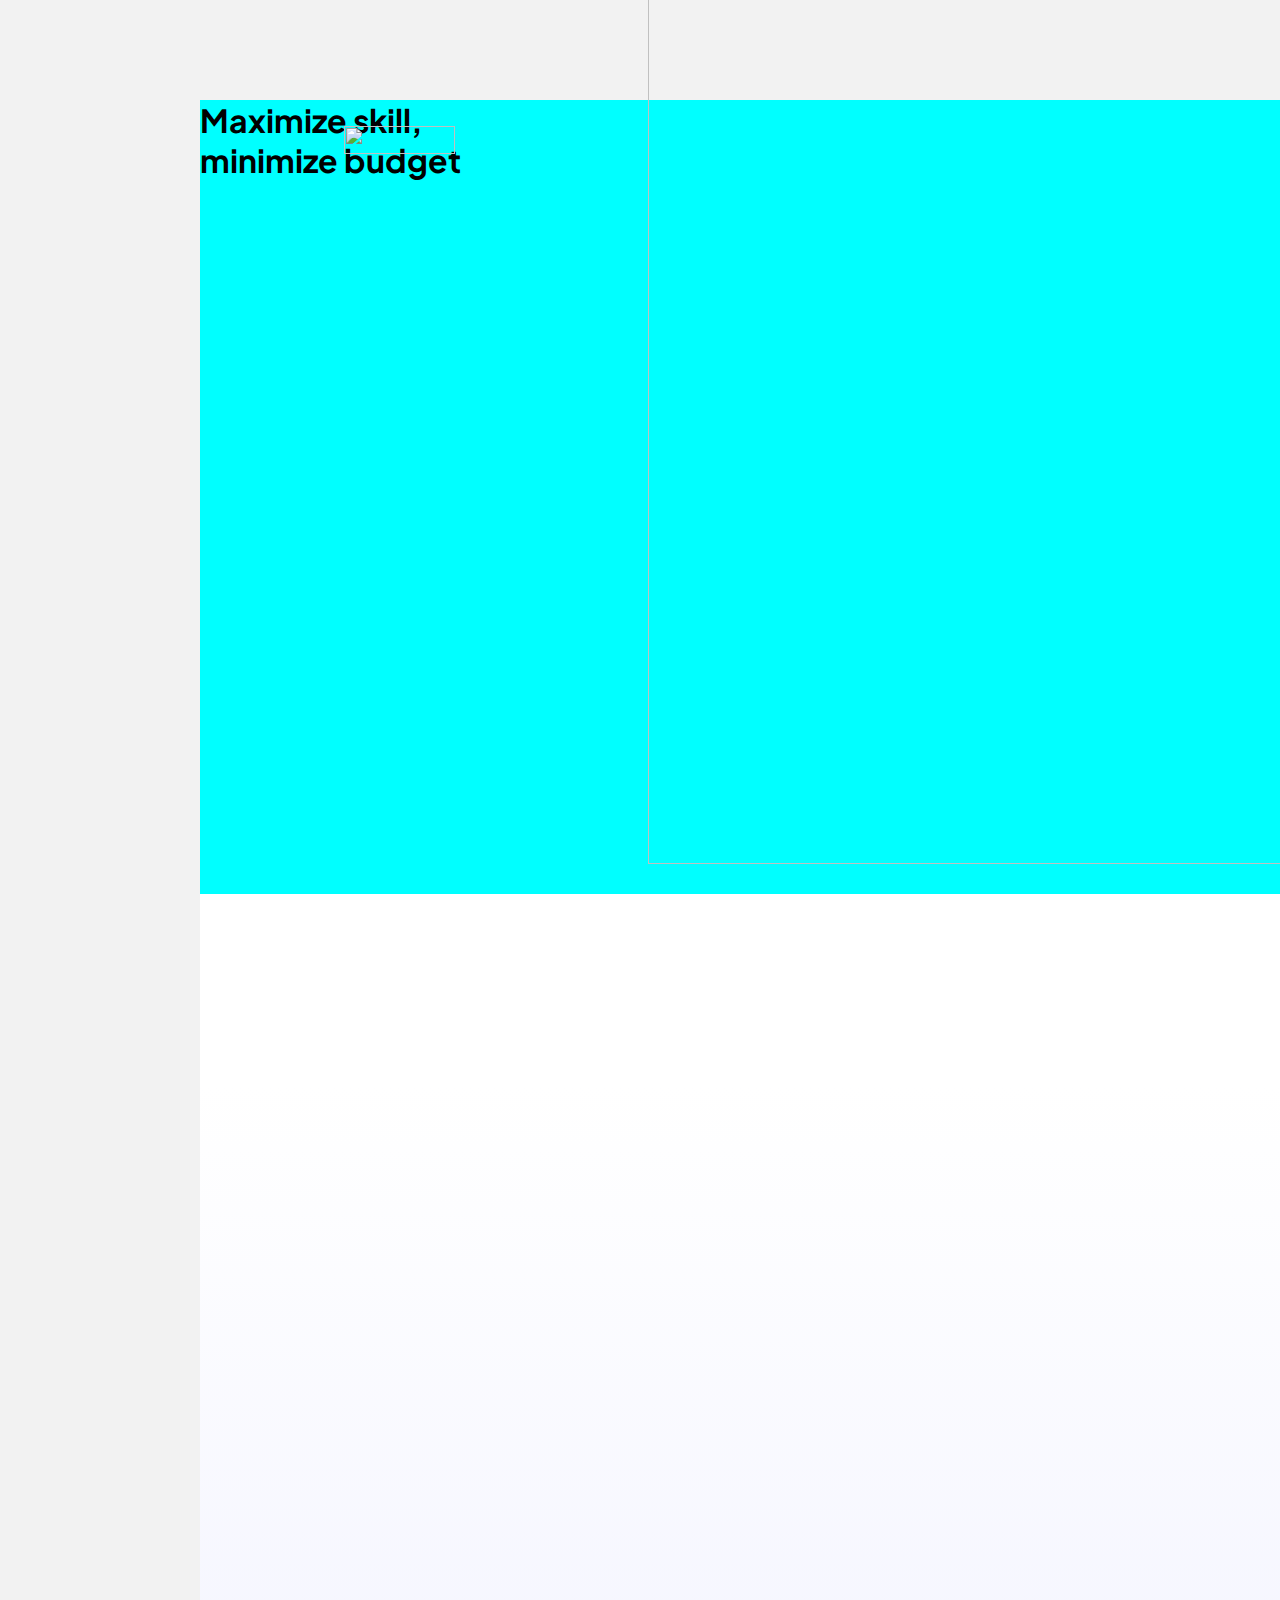
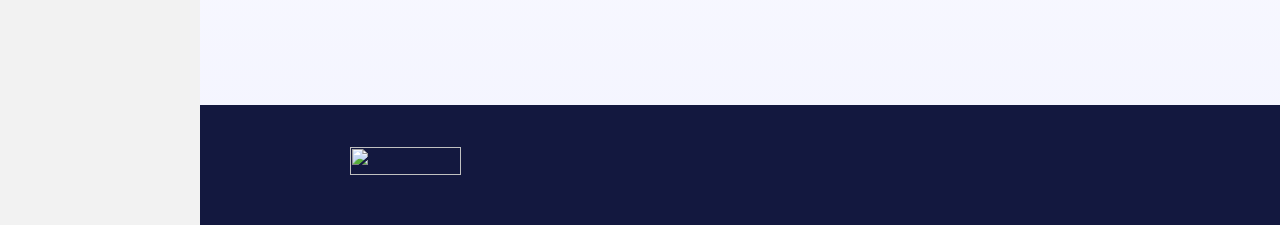
==== Phase1-project.html @ d70ccb6b "skilled-elearning-landing-page" ====
<!DOCTYPE html>
<html lang="en">
<head>
    <meta charset="UTF-8">
    <meta http-equiv="X-UA-Compatible" content="IE=edge">
    <meta name="viewport" content="width=device-width, initial-scale=1.0">
    <title>Document</title>
    <link rel="preconnect" href="https://fonts.googleapis.com">
    <link rel="preconnect" href="https://fonts.gstatic.com" crossorigin>
<link href="https://fonts.googleapis.com/css2?family=Plus+Jakarta+Sans:wght@500;700;800&display=swap" rel="stylesheet">
    <link rel="icon" type="img/png" size="32x32" href="favicon-32x32.png">
    <link rel="stylesheet" href="styles.css">
</head>
<body>

    
   <div id="main-container">
    <div id="desktop"></div>
        <img id="desktop-up-logo-test-img" src="logo-dark.svg">
        <button id="desktop-up-test-button">
            Get Started
        </button>
        <img id="image-hero" src="image-hero-desktop.webp">
        <h1>
            Maximize skill, <br>
            minimize budget
        </h1>
        <div id="desktop-base">
            <div id="desktop-base-test">
                <img id="desktop-base-test-img" src="logo-light.svg">
                <button id="desktop-base-test-button">
                    Get Started
                </button>
            </div>
        </div>
   </div> 
</body>
</html>
---- styles.css ----
* {
    margin: 0;
    padding:0;
    box-sizing: border-box;
}

body {
    padding-top: 100px;
    padding-left: 200px;
    background-color: #F2F2F2;
    font-family: 'Plus Jakarta Sans', sans-serif;
}


#main-container {
    position: relative;
    width: 1440px;
    height: 1725px;
    background-color: aqua;
}

#desktop {
    position:absolute;
    width: 1440px;
    height: 888px;
    background: linear-gradient(180deg, #FFFFFF 21.62%, #F0F1FF 121.62%);
    top: 46%;
}

#desktop-up-logo-test-img {
    width: 111.17px;
    height: 27.68px;
    position: absolute;
    top: 1.5%;
    left: 10%;
}

#desktop-up-test-button {
    Width: 167px;
    Height: 56px;
    position:absolute;
    margin-top: 24px;
    margin-left: 1108px;
    font-size: 18px;
    color:#ffffff;
    background-color: black;
    border-style: none;
    border-radius: 40px;
    }

    #image-hero {
        width: 991.63px;
        height: 936.92px;
        position:absolute;
        right: 0;
        top: -10%;
        overflow: hidden;
        border: none;
    }

#desktop-base {
    width: 1440px;
    height: 120px;
    background-color: #13183f;
    position:absolute;
    bottom: 0;
}

#desktop-base-test {
    width: 1109.21px;
    margin: auto;
    height: 56px;
    position: absolute;
    margin-top: 30px;
    margin-left: 150px;
}

#desktop-base-test-img {
    margin-top: 12px;
     width: 111.17px;
     height: 27.68px;
}

#desktop-base-test-button {
    width: 167px;
    height: 56px;
    font-size: 18px;
    line-height: 28px;
    color: #ffffff;
    background: linear-gradient(180deg, #4851FF -54.32%, #F02AA6 100%);
    border-style: none;
    border-radius: 40px;
    position: absolute;
    left: 85%;
}




/**********************************************************************************************************************************************/
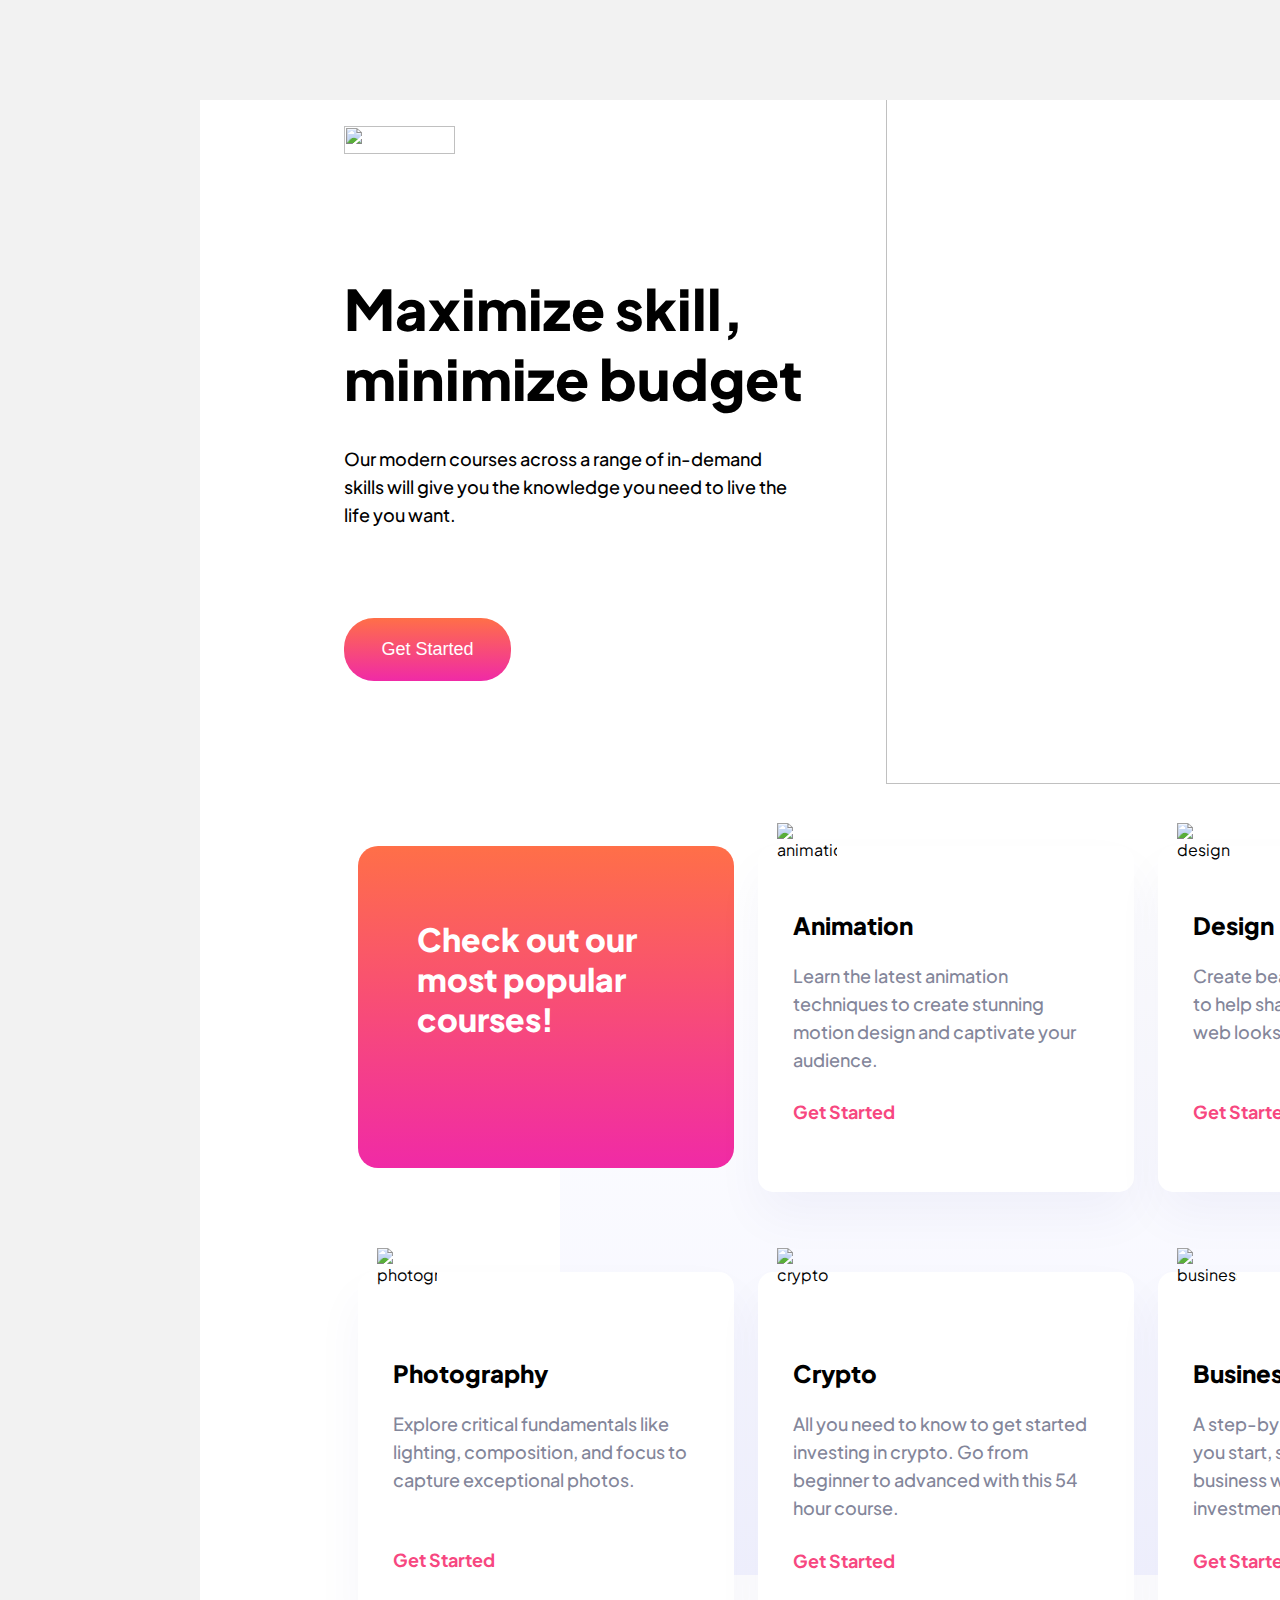
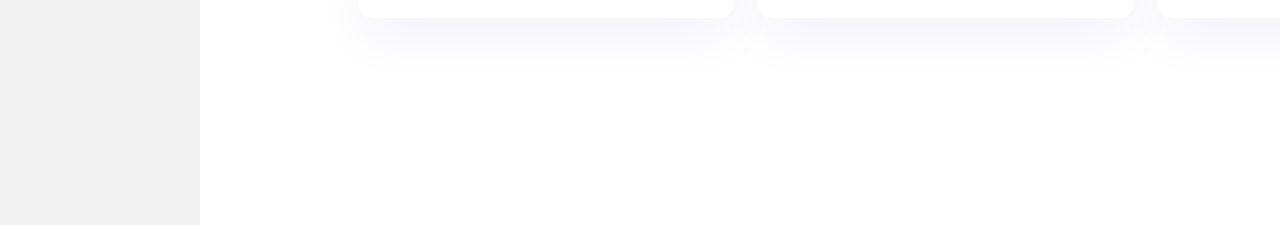
==== commit da2736a4: "skilled-elearning-landing-page" ====
--- a/Phase1-project.html
+++ b/Phase1-project.html
@@ -20,11 +20,95 @@
         <button id="desktop-up-test-button">
             Get Started
         </button>
-        <img id="image-hero" src="image-hero-desktop.webp">
+        <div id="image-hero-container">
+            <img id="image-hero" src="image-hero-desktop.webp">
+        </div>
+        
         <h1>
             Maximize skill, <br>
             minimize budget
         </h1>
+
+        <div id="text-container">
+            <p id="phrase">
+                Our modern courses across a range of in-demand skills will give you the knowledge you need to live the life you want.
+            </p>
+        </div>
+
+        <button id="mid-test-button">
+            Get Started
+        </button>
+        
+
+        <div id="content">
+            <div id="box1">
+                <div id="box1-div"><p>Check out our most popular courses!</p></div>
+            </div>
+
+
+            <div id="box2">
+                <img id="box2-image" src="icon-animation.svg" alt="animation">
+                <h3>Animation</h3>
+                <div id="box2-div2">
+                    <p>
+                        Learn the latest animation techniques to create stunning motion design and captivate your audience.
+                    </p>
+                    <p id="mini-text-1">Get Started</p>
+                </div>
+            </div>
+
+
+            <div id="box3">
+                <img id="box3-image" src="icon-design.svg" alt="design">
+                <h3>Design</h3>
+                <div id="box3-div3">
+                    <p>
+                        Create beautiful, usable interfaces to help shape the future of how the web looks.
+                    </p>
+                    <p id="mini-text-2">Get Started</p>
+                </div>
+            </div>
+
+
+            <div id="box4">
+                <img id="box4-image" src="icon-photography.svg" alt="photography">
+                <h3 id="creativity">Photography</h3>
+                <div id="box4-div4">
+                    <p>
+                        Explore critical fundamentals like lighting, composition, and focus to capture exceptional photos. 
+                    </p>
+                    <p id="mini-text-3">Get Started</p>
+                </div>
+
+
+            </div>
+
+
+            <div id="box5">
+                <img id="box5-image" src="icon-crypto.svg" alt="crypto">
+                <h3 id="creativity">Crypto</h3>
+                <div id="box5-div5">
+                    <p>
+                        All you need to know to get started investing in crypto. Go from beginner to advanced with this 54 hour course.
+                    </p> 
+                    <p id="mini-text-4">Get Started</p>
+                </div>
+            </div>
+
+
+            <div id="box6">
+                <img id="box6-image" src="icon-business.svg" alt="business">
+                <h3 id="creativity">Business</h3>
+                <div id="box6-div6">
+                    <p>
+                        A step-by-step playbook to help you start, scale, and sustain your business without outside investment.
+                    </p>
+                    <p id="mini-text-5">Get Started</p>
+            </div>
+        </div>
+
+
+       
         <div id="desktop-base">
             <div id="desktop-base-test">
                 <img id="desktop-base-test-img" src="logo-light.svg">
--- a/styles.css
+++ b/styles.css
@@ -7,16 +7,18 @@
 body {
     padding-top: 100px;
     padding-left: 200px;
-    background-color: #F2F2F2;
+    background-color: #f2f2f2;
     font-family: 'Plus Jakarta Sans', sans-serif;
 }
 
 
 #main-container {
+    margin: auto;
     position: relative;
     width: 1440px;
     height: 1725px;
-    background-color: aqua;
+    background-color: #FFFFFF;
+    overflow: hidden;
 }
 
 #desktop {
@@ -24,7 +26,8 @@
     width: 1440px;
     height: 888px;
     background: linear-gradient(180deg, #FFFFFF 21.62%, #F0F1FF 121.62%);
-    top: 46%;
+    top: 34%;
+    left: 25%;
 }
 
 #desktop-up-logo-test-img {
@@ -48,25 +51,349 @@
     border-radius: 40px;
     }
 
-    #image-hero {
+
+    #image-hero-container {
         width: 991.63px;
         height: 936.92px;
         position:absolute;
         right: 0;
-        top: -10%;
+        top: 0%;
         overflow: hidden;
+    }
+
+    #image-hero {
+        width: 100%;
+        height: 750px;
+        display: block;
+        position: absolute;
+        top: -7%;
+        left: 24%;
+    }
+
+    h1 {
+        font-size: 56px;
+        font-weight: 800;
+        line-height: 70.56px;
+        position: absolute;
+        top: 10%;
+        left: 10%;
+    }
+
+    #text-container {
+        width: 445px;
+        height: 84px;
+        position: absolute;
+        top: 20%;
+        left: 10%;
+
+    }
+
+    #phrase {
+        font-size: 18px;
+        font-weight:500;
+        line-height: 28px;
+        text-align: left;
+    }
+
+    #mid-test-button {
+        position: absolute;
+        background: linear-gradient(180deg, #FF6F48 0%, #F02AA6 100%);
+        width: 167px;
+        height: 63px;
         border: none;
-    }
-
-#desktop-base {
+        color: #FFFFFF;
+        font-size: 18px;
+        line-height: 28px;
+        border-radius: 30px;
+        left: 10%;
+        top: 30%
+    }
+
+    #content {
+        display: grid;
+        grid-template-columns: 380px 380px 380px;
+        grid-gap: 20px;
+        grid-row-gap: 80px;
+        position: absolute;
+        bottom: 12%;
+        left: 11%;
+    }
+
+    #box1 {
+        background: linear-gradient(180deg, #FF6F48 0%, #F02AA6 100%);
+        width: 375.23px;
+        height: 322px;
+        bottom: 0;
+        font-size: 32px;
+        font-weight: 800;
+        line-height: 40px;
+        text-align: left;
+        color: #FFFFFF;
+        border-radius: 20px;
+    }
+
+    #box1-div {
+        width: 286px;
+        height: 120px;
+        left: 5%;
+        bottom: 75%;
+        position: absolute;
+    }
+
+    #box2 {
+        background-color: #FFFFFF;
+        width: 375.23px;
+        height: 346px;
+        box-shadow: 0px 25px 50px rgba(6, 22, 141, 0.0442381);
+        border-radius: 15px;
+    }
+
+
+    #box2-image {
+        width: 60.04px;
+        height: 56px;
+        display: block;
+        position: absolute;
+        top: -3%;
+        margin-left: 19px;
+    }
+
+    h3 {
+        font-size: 24px;
+        font-weight: 800;
+        line-height: 30.24px;
+        margin-top: 64px;
+        margin-left: 35px;
+    }
+
+    #box2-div2 {
+        position: absolute;
+        top: 15%;
+        margin-left: 35px;
+        width: 306.61px;
+        height: 112px;
+        font-size: 18px;
+        font-weight: 500;
+        line-height: 28px;
+        color: rgba(131, 134, 154, 1);
+
+    }
+
+    #mini-text-1 {
+        color: #F74780;
+        font-size: 18px;
+        font-weight: 700;
+        line-height: 28px;
+        margin-top: 24px;
+    }
+
+    
+
+    #box3 {
+        background-color: #FFFFFF;
+        width: 375.23px;
+        height: 346px;
+        box-shadow: 0px 25px 50px rgba(6, 22, 141, 0.0442381);
+        border-radius: 15px;
+    }
+
+    #box3-image {
+        width: 60.04px;
+        height: 56px;
+        display: block;
+        position: absolute;
+        top: -3%;
+        margin-left: 19px;
+    }
+
+    h3 {
+        font-size: 24px;
+        font-weight: 800;
+        line-height: 30.24px;
+        margin-top: 64px;
+        margin-left: 35px;
+    }
+
+    #box3-div3 {
+        position: absolute;
+        top: 15%;
+        margin-left: 35px;
+        width: 306.61px;
+        height: 112px;
+        font-size: 18px;
+        font-weight: 500;
+        line-height: 28px;
+        color: rgba(131, 134, 154, 1);
+
+    }
+
+    #mini-text-2 {
+        color: #F74780;
+        font-size: 18px;
+        font-weight: 700;
+        line-height: 28px;
+        margin-top: 52px;
+    }
+
+
+
+
+    #box4 {
+        background-color: #FFFFFF;
+        width: 375.23px;
+        height: 346px;
+        box-shadow: 0px 25px 50px rgba(6, 22, 141, 0.0442381);
+        border-radius: 15px;
+    }
+
+    
+    #box4-image {
+        width: 60.04px;
+        height: 56px;
+        display: block;
+        position: relative;
+        top: -7%;
+        margin-left: 19px;
+    }
+
+    #creativity {
+        font-size: 24px;
+        font-weight: 800;
+        line-height: 30.24px;
+        margin-top: 30px;
+        margin-left: 35px;
+    }
+
+    #box4-div4 {
+        position: absolute;
+        top: 73%;
+        margin-left: 35px;
+        width: 306.61px;
+        height: 112px;
+        font-size: 18px;
+        font-weight: 500;
+        line-height: 28px;
+        color: rgba(131, 134, 154, 1);
+
+    }
+
+    #mini-text-3 {
+        color: #F74780;
+        font-size: 18px;
+        font-weight: 700;
+        line-height: 28px;
+        margin-top: 52px;
+    }
+
+
+
+    #box5 {
+        background-color: #FFFFFF;
+        width: 375.23px;
+        height: 346px;
+        box-shadow: 0px 25px 50px rgba(6, 22, 141, 0.0442381);
+        border-radius: 15px;
+    }
+
+    #box5-image {
+        width: 60.04px;
+        height: 56px;
+        display: block;
+        position: relative;
+        top: -7%;
+        margin-left: 19px;
+    }
+
+    #creativity {
+        font-size: 24px;
+        font-weight: 800;
+        line-height: 30.24px;
+        margin-top: 30px;
+        margin-left: 35px;
+    }
+
+    #box5-div5 {
+        position: absolute;
+        top: 73%;
+        margin-left: 35px;
+        width: 306.61px;
+        height: 112px;
+        font-size: 18px;
+        font-weight: 500;
+        line-height: 28px;
+        color: rgba(131, 134, 154, 1);
+
+    }
+
+    #mini-text-4 {
+        color: #F74780;
+        position: absolute;
+        font-size: 18px;
+        font-weight: 700;
+        line-height: 28px;
+        margin-top: 25px;
+    }
+
+
+
+    #box6 {
+        background-color: #FFFFFF;
+        width: 375.23px;
+        height: 346px;
+        box-shadow: 0px 25px 50px rgba(6, 22, 141, 0.0442381);
+        border-radius: 15px;
+    }
+
+    #box6-image {
+        width: 60.04px;
+        height: 56px;
+        display: block;
+        position: relative;
+        top: -7%;
+        margin-left: 19px;
+    }
+
+    #creativity {
+        font-size: 24px;
+        font-weight: 800;
+        line-height: 30.24px;
+        margin-top: 30px;
+        margin-left: 35px;
+    }
+
+    #box6-div6 {
+        position: absolute;
+        top: 73%;
+        margin-left: 35px;
+        width: 306.61px;
+        height: 112px;
+        font-size: 18px;
+        font-weight: 500;
+        line-height: 28px;
+        color: rgba(131, 134, 154, 1);
+
+    }
+
+    #mini-text-5 {
+        color: #F74780;
+        position: absolute;
+        font-size: 18px;
+        font-weight: 700;
+        line-height: 28px;
+        margin-top: 25px;
+    }
+
+
+    #desktop-base {
     width: 1440px;
     height: 120px;
     background-color: #13183f;
     position:absolute;
-    bottom: 0;
-}
-
-#desktop-base-test {
+    left: -13.5%;
+    bottom: -45%;
+    }
+
+    #desktop-base-test {
     width: 1109.21px;
     margin: auto;
     height: 56px;
@@ -75,13 +402,13 @@
     margin-left: 150px;
 }
 
-#desktop-base-test-img {
+    #desktop-base-test-img {
     margin-top: 12px;
      width: 111.17px;
      height: 27.68px;
-}
-
-#desktop-base-test-button {
+    }
+
+    #desktop-base-test-button {
     width: 167px;
     height: 56px;
     font-size: 18px;
@@ -92,10 +419,13 @@
     border-radius: 40px;
     position: absolute;
     left: 85%;
-}
+    }   
 
 
 
 
 /**********************************************************************************************************************************************/
 
+
+
+
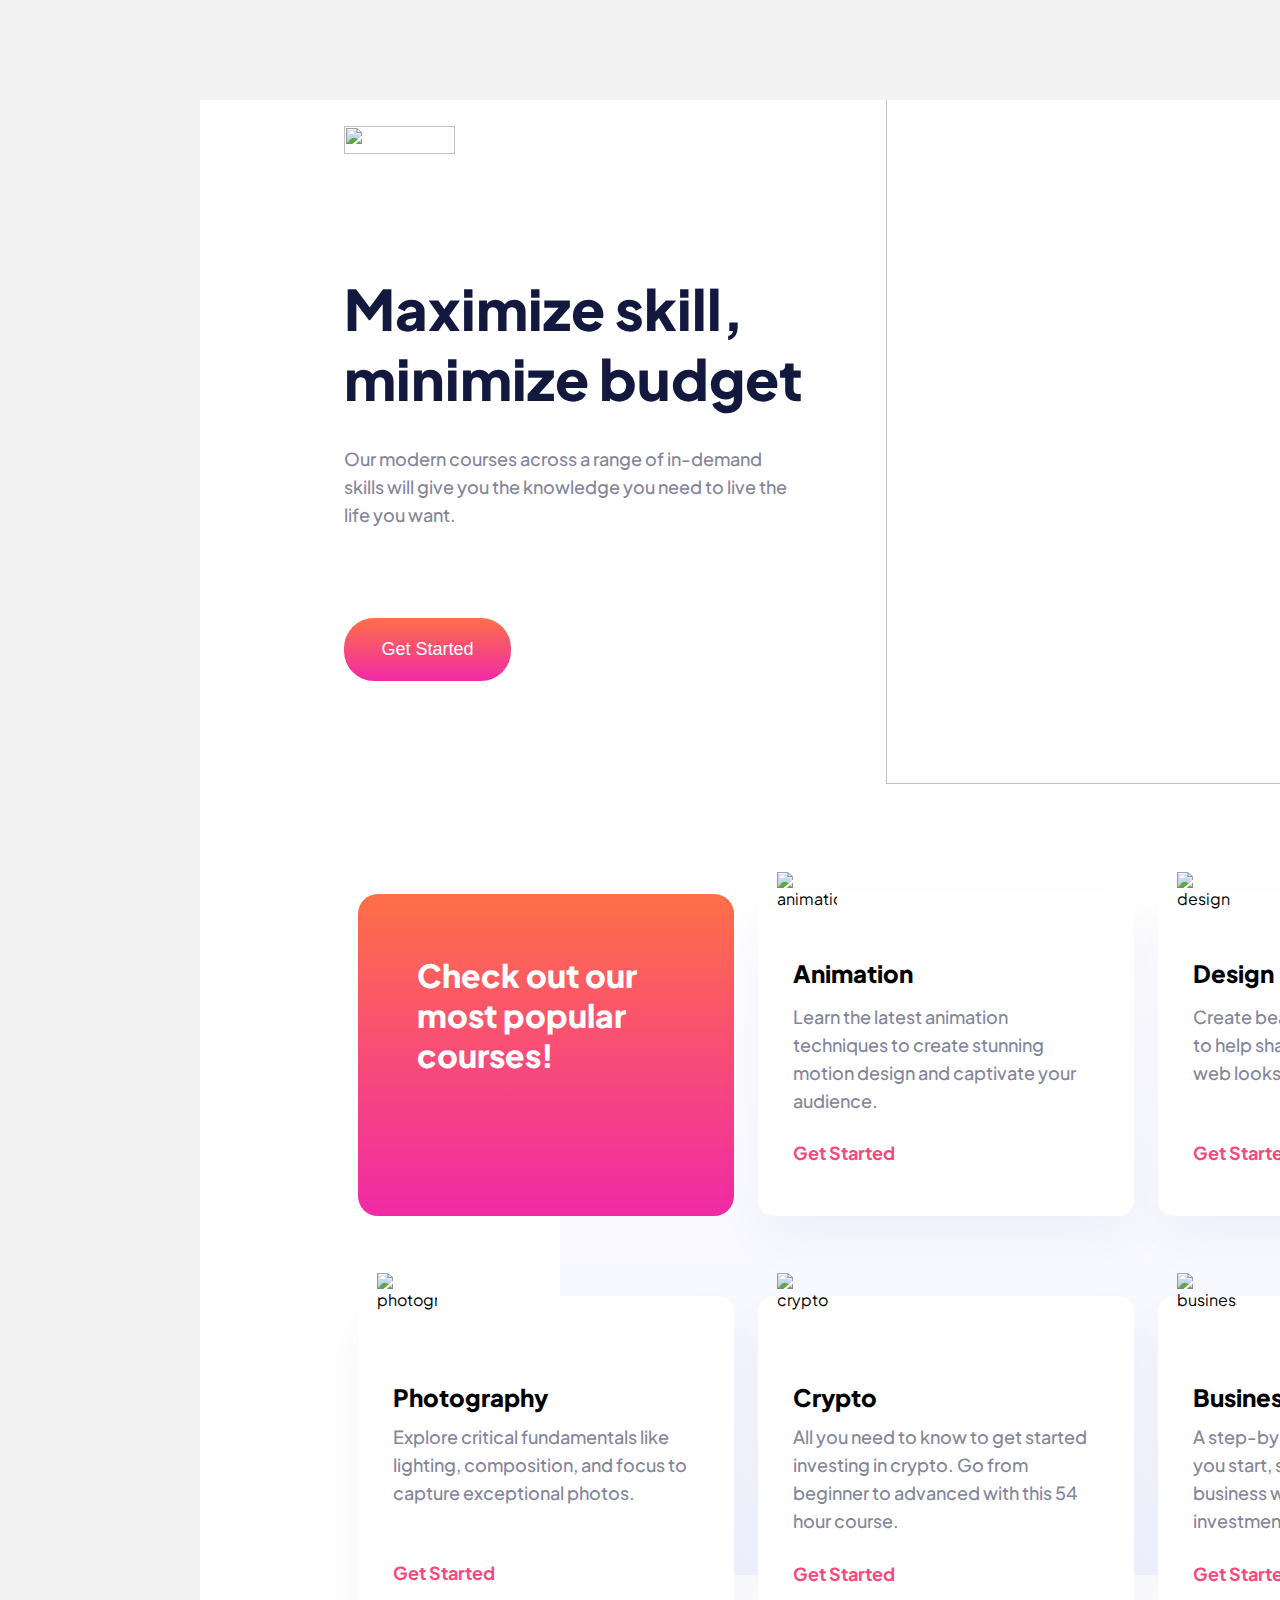
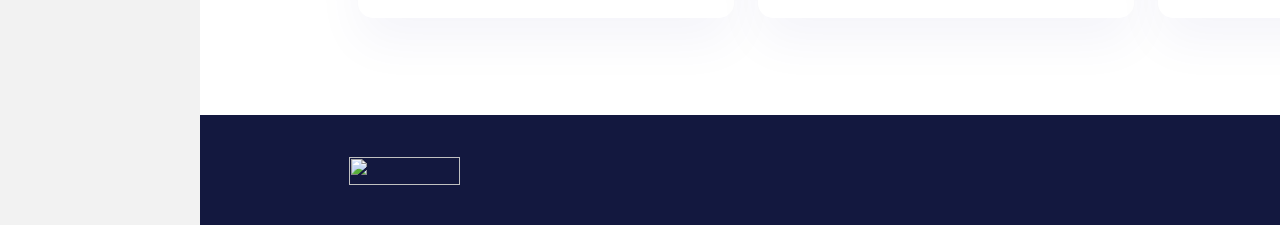
==== commit a43982f5: "skilled-elearning-landing-page" ====
--- a/Phase1-project.html
+++ b/Phase1-project.html
@@ -60,7 +60,7 @@
 
             <div id="box3">
                 <img id="box3-image" src="icon-design.svg" alt="design">
-                <h3>Design</h3>
+                <h3 id="box3-test">Design</h3>
                 <div id="box3-div3">
                     <p>
                         Create beautiful, usable interfaces to help shape the future of how the web looks.
@@ -72,7 +72,7 @@
 
             <div id="box4">
                 <img id="box4-image" src="icon-photography.svg" alt="photography">
-                <h3 id="creativity">Photography</h3>
+                <h3 id="box4-test">Photography</h3>
                 <div id="box4-div4">
                     <p>
                         Explore critical fundamentals like lighting, composition, and focus to capture exceptional photos. 
@@ -86,7 +86,7 @@
 
             <div id="box5">
                 <img id="box5-image" src="icon-crypto.svg" alt="crypto">
-                <h3 id="creativity">Crypto</h3>
+                <h3 id="box5-test">Crypto</h3>
                 <div id="box5-div5">
                     <p>
                         All you need to know to get started investing in crypto. Go from beginner to advanced with this 54 hour course.
@@ -98,7 +98,7 @@
 
             <div id="box6">
                 <img id="box6-image" src="icon-business.svg" alt="business">
-                <h3 id="creativity">Business</h3>
+                <h3 id="box6-test">Business</h3>
                 <div id="box6-div6">
                     <p>
                         A step-by-step playbook to help you start, scale, and sustain your business without outside investment.
--- a/styles.css
+++ b/styles.css
@@ -71,6 +71,7 @@
     }
 
     h1 {
+        color: #13183F;
         font-size: 56px;
         font-weight: 800;
         line-height: 70.56px;
@@ -85,10 +86,10 @@
         position: absolute;
         top: 20%;
         left: 10%;
-
     }
 
     #phrase {
+        color: #83869A;
         font-size: 18px;
         font-weight:500;
         line-height: 28px;
@@ -143,7 +144,7 @@
     #box2 {
         background-color: #FFFFFF;
         width: 375.23px;
-        height: 346px;
+        height: 322px;
         box-shadow: 0px 25px 50px rgba(6, 22, 141, 0.0442381);
         border-radius: 15px;
     }
@@ -192,7 +193,7 @@
     #box3 {
         background-color: #FFFFFF;
         width: 375.23px;
-        height: 346px;
+        height: 322px;
         box-shadow: 0px 25px 50px rgba(6, 22, 141, 0.0442381);
         border-radius: 15px;
     }
@@ -206,7 +207,7 @@
         margin-left: 19px;
     }
 
-    h3 {
+    #box3-test {
         font-size: 24px;
         font-weight: 800;
         line-height: 30.24px;
@@ -241,7 +242,7 @@
     #box4 {
         background-color: #FFFFFF;
         width: 375.23px;
-        height: 346px;
+        height: 322px;
         box-shadow: 0px 25px 50px rgba(6, 22, 141, 0.0442381);
         border-radius: 15px;
     }
@@ -256,7 +257,7 @@
         margin-left: 19px;
     }
 
-    #creativity {
+    #box4-test {
         font-size: 24px;
         font-weight: 800;
         line-height: 30.24px;
@@ -290,7 +291,7 @@
     #box5 {
         background-color: #FFFFFF;
         width: 375.23px;
-        height: 346px;
+        height: 322px;
         box-shadow: 0px 25px 50px rgba(6, 22, 141, 0.0442381);
         border-radius: 15px;
     }
@@ -304,7 +305,7 @@
         margin-left: 19px;
     }
 
-    #creativity {
+    #box5-test {
         font-size: 24px;
         font-weight: 800;
         line-height: 30.24px;
@@ -339,7 +340,7 @@
     #box6 {
         background-color: #FFFFFF;
         width: 375.23px;
-        height: 346px;
+        height: 322px;
         box-shadow: 0px 25px 50px rgba(6, 22, 141, 0.0442381);
         border-radius: 15px;
     }
@@ -353,7 +354,7 @@
         margin-left: 19px;
     }
 
-    #creativity {
+    #box6-test {
         font-size: 24px;
         font-weight: 800;
         line-height: 30.24px;
@@ -390,7 +391,7 @@
     background-color: #13183f;
     position:absolute;
     left: -13.5%;
-    bottom: -45%;
+    bottom:-30%;
     }
 
     #desktop-base-test {
@@ -426,6 +427,419 @@
 
 /**********************************************************************************************************************************************/
 
-
-
-
+@media screen and (max-width: 770px) {
+    #main-container {
+    margin: auto;
+    position: relative;
+    width: 768px;
+    height: 1640px;
+    background-color: #FFFFFF;
+    overflow: hidden;
+}
+    
+#desktop {
+    position:absolute;
+    width: 768px;
+    height: 999px;
+    background: linear-gradient(180deg, #FFFFFF 21.62%, #F0F1FF 121.62%);
+    top: 34%;
+    left: 0;
+}
+
+#image-hero-container {
+    width: 640.71px;
+    height: 640px;
+    position:absolute;
+    right: -15%;
+    top: -1%;
+    overflow: hidden;
+}
+
+
+
+#image-hero {
+    content: url('image-hero-tablet.png');
+    width: 100%;
+    height: 650px;
+}
+
+#desktop-up-logo-test-img {
+    width: 89px;
+    height: 35px;
+    position: absolute;
+    top: 2.5%;
+    left: 8%;
+}
+
+#desktop-up-test-button {
+    Width: 140px;
+    Height: 48px;
+    position:absolute;
+    top: 6px;
+    margin-left: 570px;
+    font-size: 18px;
+    color:#ffffff;
+    background-color: black;
+    border-style: none;
+    border-radius: 40px;
+    }
+
+    h1 {
+        color: #13183F;
+        font-size: 40px;
+        font-weight: 800;
+        line-height: 50.4px;
+        position: absolute;
+        top: 10%;
+        left: 8%;
+    }
+
+    #text-container {
+        width: 398px;
+        height: 78px;
+        position: absolute;
+        top: 18%;
+        left: 8%;
+    }
+
+    #phrase {
+        color: #83869A;
+        font-size: 16px;
+        font-weight:500;
+        line-height: 26px;
+        text-align: left;
+    }
+
+    #mid-test-button {
+        position: absolute;
+        background: linear-gradient(180deg, #FF6F48 0%, #F02AA6 100%);
+        width: 167px;
+        height: 56px;
+        border: none;
+        color: #FFFFFF;
+        font-size: 18px;
+        line-height: 28px;
+        border-radius: 30px;
+        left: 8%;
+        top: 25%
+    }
+
+    #content {
+        display: grid;
+        grid-template-columns: 380px 380px;
+        grid-gap: 20px;
+        grid-row-gap: 40px;
+        position: absolute;
+        top: 40%;
+        left: 5%;
+    }
+
+    #box1 {
+        background: linear-gradient(180deg, #FF6F48 0%, #F02AA6 100%);
+        width: 339px;
+        height: 259px;
+        bottom: 0;
+        font-size: 24px;
+        font-weight: 800;
+        line-height: 32px;
+        text-align: left;
+        align-items: center;
+        color: #FFFFFF;
+        border-radius: 20px;
+    }
+
+    #box1-div {
+        width: 286px;
+        height: 64px;
+        left: 5%;
+        bottom: 90%;
+        position: absolute;
+    }
+
+    #box2 {
+        background-color: #FFFFFF;
+        width: 340px;
+        height: 259px;
+        box-shadow: 0px 25px 50px rgba(6, 22, 141, 0.0442381);
+        border-radius: 15px;
+    }
+
+
+    #box2-image {
+        width: 56px;
+        height: 56px;
+        display: block;
+        position: absolute;
+        top: -3%;
+        margin-left: 19px;
+    }
+
+    h3 {
+        color: #13183F;
+        font-size: 20px;
+        font-weight: 800;
+        line-height: 25.2px;
+        margin-left: 32px;
+    }
+
+    #box2-div2 {
+        position: absolute;
+        top: 12%;
+        margin-left: 32px;
+        width: 286px;
+        height: 78px;
+        font-size: 16px;
+        font-weight: 500;
+        line-height: 26px;
+        color: rgba(131, 134, 154, 1);
+
+    }
+
+    #mini-text-1 {
+        color: #F74780;
+        font-size: 18px;
+        font-weight: 700;
+        line-height: 28px;
+        margin-top: 24px;
+    }
+
+    
+    #box3 {
+        background-color: #FFFFFF;
+        width: 340px;
+        height: 259px;
+        box-shadow: 0px 25px 50px rgba(6, 22, 141, 0.0442381);
+        border-radius: 15px;
+    }
+
+    #box3-image {
+        width: 56px;
+        height: 56px;
+        position: relative;
+        bottom: 42%;
+        margin-left: 19px;
+    }
+
+    #box3-test {
+        color: #13183F;
+        font-size: 20px;
+        font-weight: 800;
+        line-height: 25.2px;
+        margin-left: 32px;
+        position: absolute;
+        top: 40%;
+    }
+
+    #box3-div3 {
+        position: absolute;
+        top: 53%;
+        margin-left: 32px;
+        width: 286px;
+        height: 78px;
+        font-size: 16px;
+        font-weight: 500;
+        line-height: 26px;
+        color: rgba(131, 134, 154, 1);
+
+    }
+
+    #mini-text-2 {
+        color: #F74780;
+        font-size: 18px;
+        font-weight: 700;
+        line-height: 28px;
+        margin-top: 24px;
+    }
+
+    #box4 {
+        background-color: #FFFFFF;
+        width: 340px;
+        height: 259px;
+        box-shadow: 0px 25px 50px rgba(6, 22, 141, 0.0442381);
+        border-radius: 15px;
+    }
+
+    
+    #box4-image {
+        width: 56px;
+        height: 56px;
+        position: relative;
+        bottom: 42%;
+        margin-left: 19px;
+    }
+
+    #box4-test {
+        color: #13183F;
+        font-size: 20px;
+        font-weight: 800;
+        line-height: 25.2px;
+        margin-left: 32px;
+        position: absolute;
+        top: 44%;
+    }
+
+    #box4-div4 {
+        position: absolute;
+        top: 53%;
+        margin-left: 32px;
+        width: 286px;
+        height: 78px;
+        font-size: 16px;
+        font-weight: 500;
+        line-height: 26px;
+        color: rgba(131, 134, 154, 1);
+
+    }
+
+    #mini-text-3 {
+        color: #F74780;
+        font-size: 18px;
+        font-weight: 700;
+        line-height: 28px;
+        margin-top: 24px;
+    }
+
+    #box5 {
+        background-color: #FFFFFF;
+        width: 340px;
+        height: 259px;
+        box-shadow: 0px 25px 50px rgba(6, 22, 141, 0.0442381);
+        border-radius: 15px;
+    }
+
+    #box5-image {
+        width: 56px;
+        height: 56px;
+        position: relative;
+        bottom: 42%;
+        margin-left: 19px;
+    }
+
+    #box5-test {
+        color: #13183F;
+        font-size: 20px;
+        font-weight: 800;
+        line-height: 25.2px;
+        margin-left: 32px;
+        position: absolute;
+        top: 82%;
+    }
+
+    #box5-div5 {
+        position: absolute;
+        top: 90%;
+        margin-left: 32px;
+        width: 286px;
+        height: 78px;
+        font-size: 16px;
+        font-weight: 500;
+        line-height: 26px;
+        color: rgba(131, 134, 154, 1);
+
+    }
+
+    #mini-text-4 {
+        color: #F74780;
+        font-size: 18px;
+        font-weight: 700;
+        line-height: 28px;
+        margin-top: 24px;
+    }
+
+
+
+    #box6 {
+        background-color: #FFFFFF;
+        width: 340px;
+        height: 259px;
+        box-shadow: 0px 25px 50px rgba(6, 22, 141, 0.0442381);
+        border-radius: 15px;
+    }
+
+    #box6-image {
+        width: 56px;
+        height: 56px;
+        position: relative;
+        bottom: 42%;
+        margin-left: 19px;
+    }
+
+    #box6-test {
+        color: #13183F;
+        font-size: 20px;
+        font-weight: 800;
+        line-height: 25.2px;
+        margin-left: 32px;
+        position: absolute;
+        top: 82%;
+    }
+
+    #box6-div6 {
+        position: absolute;
+        top: 90%;
+        margin-left: 32px;
+        width: 286px;
+        height: 78px;
+        font-size: 16px;
+        font-weight: 500;
+        line-height: 26px;
+        color: rgba(131, 134, 154, 1);
+
+    }
+
+    #mini-text-5 {
+        color: #F74780;
+        font-size: 18px;
+        font-weight: 700;
+        line-height: 28px;
+        margin-top: 24px;
+    }
+
+    #desktop-base {
+        width: 768px;
+        height: 120px;
+        background-color: #13183f;
+        position:absolute;
+        left: -5%;
+        bottom:-30%;
+        }
+    
+        #desktop-base-test {
+        width: 689px;
+        margin: auto;
+        height: 48px;
+        position: absolute;
+        margin-top: 30px;
+        margin-left: 150px;
+        display: flex;
+        align-items: space-between;
+    }
+    
+        #desktop-base-test-img {
+         width: 80px;
+         height: 20px;
+         position: absolute;
+         bottom: 40%;
+         left: -10%;
+        }
+    
+        #desktop-base-test-button {
+        width: 140px;
+        height: 48px;
+        font-size: 18px;
+        line-height: 28px;
+        color: #ffffff;
+        background: linear-gradient(180deg, #4851FF -54.32%, #F02AA6 100%);
+        border-style: none;
+        border-radius: 40px;
+        position: absolute;
+        left: 65%;
+        bottom: 20%;
+        }   
+
+
+
+
+}
+
+
